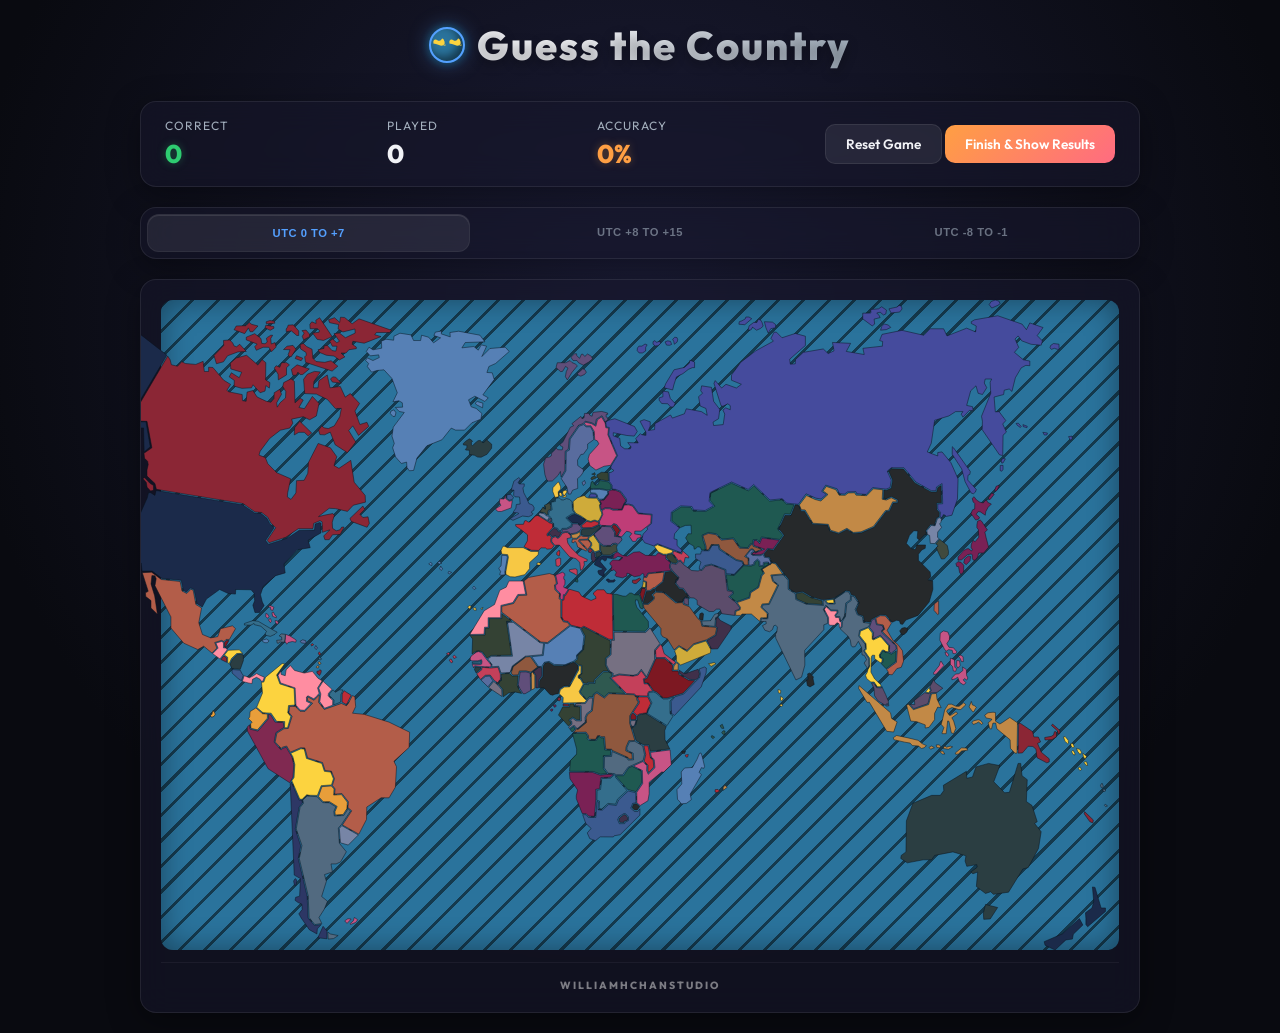
==== guess-the-country/index.html @ 4d4b54e7 "Add files via upload" ====
<!DOCTYPE html>
<html lang="en">
<head>
    <meta charset="UTF-8">
    <meta name="viewport" content="width=device-width, initial-scale=1.0">
    <title>Guess the Country</title>
    <link rel="stylesheet" href="style.css">
    <link rel="manifest" href="manifest.json">
    <meta name="theme-color" content="#09131d">
    <meta name="apple-mobile-web-app-capable" content="yes">
    <meta name="apple-mobile-web-app-status-bar-style" content="black-translucent">
    <link rel="apple-touch-icon" href="icon.jpg">
    <!-- Google Fonts for premium typography -->
    <link rel="preconnect" href="https://fonts.googleapis.com">
    <link rel="preconnect" href="https://fonts.gstatic.com" crossorigin>
    <link href="https://fonts.googleapis.com/css2?family=Outfit:wght@300;400;600;800&display=swap" rel="stylesheet">
</head>
<body>
    <div class="app-container">
        <!-- Header Section -->
        <header>
            <div class="logo-area">
                <span class="logo-icon"></span>
                <h1>Guess the Country</h1>
            </div>
        </header>

        <!-- Stats Bar -->
        <section class="stats-bar glass-panel">
            <div class="stat-box">
                <span class="stat-label">Correct</span>
                <span class="stat-value text-success" id="stats-correct">0</span>
            </div>
            <div class="stat-box">
                <span class="stat-label">Played</span>
                <span class="stat-value" id="stats-played">0</span>
            </div>
            <div class="stat-box">
                <span class="stat-label">Accuracy</span>
                <span class="stat-value text-accent" id="stats-accuracy">0%</span>
            </div>
            <div class="action-box">
                <button id="btn-reset-main" class="btn btn-secondary">Reset Game</button>
                <button id="btn-finish" class="btn btn-primary btn-glow">Finish & Show Results</button>
            </div>
        </section>

        <!-- Slice Tabs Selector -->
        <nav class="tabs-navigation glass-panel">
            <button class="tab-button active" data-slice="1">
                <span class="tab-time">UTC 0 to +7</span>
            </button>
            <button class="tab-button" data-slice="2">
                <span class="tab-time">UTC +8 to +15</span>
            </button>
            <button class="tab-button" data-slice="3">
                <span class="tab-time">UTC -8 to -1</span>
            </button>
        </nav>

        <!-- Main Map Screen -->
        <main class="map-container glass-panel">
            <!-- Loading Indicator -->
            <div id="map-loader" class="loader-container">
                <div class="spinner"></div>
                <p>Aligning satellite telemetry...</p>
            </div>

            <!-- Slice 1 Map Viewport -->
            <div id="map-slice-1" class="map-viewport active" style="display: none;"></div>

            <!-- Slice 2 Map Viewport -->
            <div id="map-slice-2" class="map-viewport" style="display: none;"></div>

            <!-- Slice 3 Map Viewport -->
            <div id="map-slice-3" class="map-viewport" style="display: none;"></div>

            <!-- Watermark Underneath the Map Viewport -->
            <div class="watermark-footer">WILLIAMHCHANSTUDIO</div>
        </main>
    </div>

    <!-- Quiz Overlay Modal -->
    <div id="quiz-modal" class="modal-overlay" style="display: none;">
        <div class="modal-card glass-panel">
            <div class="modal-header">
                <h3>Guess the Country</h3>
            </div>
            
            <div class="modal-body">
                <p class="instruction">Identify the highlighted territory on the map:</p>
                <div class="choices-list" id="choices-container">
                    <!-- Buttons injected via JS -->
                </div>
                <div id="quiz-feedback" class="quiz-feedback"></div>
            </div>

            <div class="modal-footer" id="modal-footer" style="display: none;">
                <button id="btn-modal-close" class="btn btn-secondary">Close Window</button>
            </div>
        </div>
    </div>

    <!-- End Results Screen Overlay -->
    <div id="end-screen" class="end-screen-overlay" style="display: none;">
        <div class="end-card glass-panel">
            <h2>Guess the Country Completed</h2>
            <p class="subtitle">Your Global Navigation Report</p>

            <div class="score-visualization">
                <div class="radial-progress">
                    <svg viewBox="0 0 100 100">
                        <circle class="bg" cx="50" cy="50" r="45"></circle>
                        <circle id="radial-progress-bar" class="bar" cx="50" cy="50" r="45" stroke-dasharray="282.7" stroke-dashoffset="282.7"></circle>
                    </svg>
                    <div class="radial-label">
                        <span id="radial-pct" class="pct">0%</span>
                        <span class="fraction" id="radial-fraction">0 / 0</span>
                    </div>
                </div>
            </div>

            <div class="summary-details">
                <div class="summary-box">
                    <span class="label">Correct Countries</span>
                    <span class="value text-success" id="end-correct">0</span>
                </div>
                <div class="summary-box">
                    <span class="label">Total Played</span>
                    <span class="value" id="end-played">0</span>
                </div>
                <div class="summary-box">
                    <span class="label">Rank</span>
                    <span class="value text-accent" id="end-rank">Novice Navigator</span>
                </div>
            </div>

            <h3>Chronicle of Conquests</h3>
            <div class="played-list-container">
                <ul class="played-list" id="end-played-list">
                    <!-- Injected via JS -->
                </ul>
            </div>

            <div class="end-actions">
                <button id="btn-resume-explore" class="btn btn-secondary">Review Maps</button>
                <button id="btn-restart-game" class="btn btn-primary btn-glow">Reset & Restart Game</button>
            </div>
        </div>
    </div>

    <!-- Load Local SVG data & Main Game Logic -->
    <script src="svg-data.js"></script>
    <script src="app.js"></script>
</body>
</html>
---- guess-the-country/style.css ----
/* ==========================================================================
   CHRONO-QUEST DESIGN SYSTEM (style.css)
   ========================================================================== */

:root {
    /* Color Palette */
    --bg-dark: #090a10;
    --bg-deep: #121324;
    --bg-panel: rgba(22, 23, 42, 0.6);
    --border-color: rgba(255, 255, 255, 0.08);
    --text-primary: #f1f2f6;
    --text-muted: #a4b0be;
    
    /* Neon Accents */
    --accent: #ff9f43;
    --accent-glow: rgba(255, 159, 67, 0.35);
    --success: #2ecc71;
    --success-glow: rgba(46, 204, 113, 0.35);
    --danger: #ff4757;
    --danger-glow: rgba(255, 71, 87, 0.35);
    --primary: #54a0ff;
    --primary-glow: rgba(84, 160, 255, 0.35);
    
    /* Map Colors */
    --map-sea: #2a739c; /* Steel blue matching the reference map */
    --map-stroke: #09131d; /* Dark matching the reference map */
    --map-hover-stroke: #ffffff;
    
    /* Font */
    --font-stack: 'Outfit', sans-serif;
    
    /* Transitions */
    --transition-speed: 0.25s;
    --ease-smooth: cubic-bezier(0.4, 0, 0.2, 1);
}

/* Reset & Basics */
* {
    margin: 0;
    padding: 0;
    box-sizing: border-box;
}

body {
    background: radial-gradient(circle at 50% 30%, #1c1d38 0%, var(--bg-dark) 70%);
    color: var(--text-primary);
    font-family: var(--font-stack);
    min-height: 100vh;
    display: flex;
    justify-content: center;
    align-items: center;
    overflow-x: hidden;
    padding: 20px;
}

/* Scrollbar styling */
::-webkit-scrollbar {
    width: 6px;
    height: 6px;
}

::-webkit-scrollbar-track {
    background: rgba(255, 255, 255, 0.02);
}

::-webkit-scrollbar-thumb {
    background: rgba(255, 255, 255, 0.15);
    border-radius: 4px;
}

::-webkit-scrollbar-thumb:hover {
    background: rgba(255, 255, 255, 0.3);
}

/* Layout Container */
.app-container {
    width: 100%;
    max-width: 1000px;
    display: flex;
    flex-direction: column;
    gap: 20px;
    animation: fadeIn 0.8s var(--ease-smooth);
}

/* Glassmorphism Panel Template */
.glass-panel {
    background: var(--bg-panel);
    backdrop-filter: blur(16px);
    -webkit-backdrop-filter: blur(16px);
    border: 1px solid var(--border-color);
    border-radius: 16px;
    box-shadow: 0 8px 32px 0 rgba(0, 0, 0, 0.37);
}

/* Header */
header {
    text-align: center;
    margin-bottom: 5px;
}

.logo-area {
    display: flex;
    align-items: center;
    justify-content: center;
    gap: 12px;
    margin-bottom: 6px;
}

.logo-icon {
    width: 36px;
    height: 36px;
    position: relative;
    border-radius: 50%;
    background: #2a739c; /* Ocean color */
    border: 2px solid var(--primary);
    overflow: hidden;
    box-shadow: inset -4px -4px 8px rgba(0,0,0,0.5), 0 0 10px rgba(0,210,255,0.3);
    display: inline-block;
    filter: drop-shadow(0 0 10px var(--primary-glow));
    vertical-align: middle;
}

.logo-icon::before {
    content: "";
    position: absolute;
    top: 0;
    left: 0;
    width: 200%;
    height: 100%;
    /* Simplified continent shapes repeated horizontally */
    background-image: url('data:image/svg+xml;utf8,<svg xmlns="http://www.w3.org/2000/svg" viewBox="0 0 200 100" fill="%23fcd33f"><path d="M 15 25 q 10 -15 25 -5 t 25 -5 t 20 15 v 15 q -15 15 -35 5 t -35 -10 Z M 115 25 q 10 -15 25 -5 t 25 -5 t 20 15 v 15 q -15 15 -35 5 t -35 -10 Z M 60 50 q 8 -5 15 0 t 15 -5 v 10 Z M 160 50 q 8 -5 15 0 t 15 -5 v 10 Z"/></svg>');
    background-size: 50% 100%;
    background-repeat: repeat-x;
    animation: spinGlobe 8s linear infinite;
}

@keyframes spinGlobe {
    0% { transform: translateX(0); }
    100% { transform: translateX(-50%); }
}

header h1 {
    font-size: 2.5rem;
    font-weight: 800;
    letter-spacing: 2px;
    background: linear-gradient(135deg, var(--text-primary) 30%, #a4b0be 90%);
    -webkit-background-clip: text;
    -webkit-text-fill-color: transparent;
    text-shadow: 0 4px 12px rgba(0,0,0,0.3);
}

.badge {
    background: linear-gradient(135deg, var(--accent) 0%, #ff6b81 100%);
    color: #ffffff;
    font-size: 0.75rem;
    font-weight: 600;
    text-transform: uppercase;
    padding: 4px 10px;
    border-radius: 20px;
    letter-spacing: 1px;
    box-shadow: 0 0 12px var(--accent-glow);
    transform: translateY(-2px);
}

header .subtitle {
    color: var(--text-muted);
    font-size: 0.95rem;
    font-weight: 300;
    letter-spacing: 1px;
}

/* Stats Bar */
.stats-bar {
    display: flex;
    justify-content: space-between;
    align-items: center;
    padding: 16px 24px;
    flex-wrap: wrap;
    gap: 15px;
}

.stat-box {
    display: flex;
    flex-direction: column;
    gap: 4px;
}

.stat-label {
    font-size: 0.75rem;
    text-transform: uppercase;
    letter-spacing: 1px;
    color: var(--text-muted);
}

.stat-value {
    font-size: 1.6rem;
    font-weight: 800;
    letter-spacing: 0.5px;
}

.text-success {
    color: var(--success);
    text-shadow: 0 0 8px var(--success-glow);
}

.text-accent {
    color: var(--accent);
    text-shadow: 0 0 8px var(--accent-glow);
}

/* Tab Navigation */
.tabs-navigation {
    display: grid;
    grid-template-columns: repeat(3, 1fr);
    padding: 6px;
    gap: 8px;
}

.tab-button {
    background: transparent;
    border: none;
    color: var(--text-muted);
    padding: 12px 8px;
    border-radius: 12px;
    cursor: pointer;
    display: flex;
    flex-direction: column;
    align-items: center;
    gap: 4px;
    transition: all var(--transition-speed) var(--ease-smooth);
}

.tab-button:hover {
    background: rgba(255, 255, 255, 0.03);
    color: var(--text-primary);
}

.tab-button.active {
    background: rgba(255, 255, 255, 0.08);
    color: var(--text-primary);
    box-shadow: inset 0 1px 0 0 rgba(255, 255, 255, 0.1);
    border: 1px solid rgba(255, 255, 255, 0.05);
}

.tab-time {
    font-size: 0.7rem;
    font-weight: 600;
    text-transform: uppercase;
    letter-spacing: 0.5px;
    opacity: 0.6;
}

.tab-button.active .tab-time {
    color: var(--primary);
    opacity: 1;
}

.tab-name {
    font-size: 0.85rem;
    font-weight: 600;
    text-align: center;
}

/* Map Main Container */
.map-container {
    position: relative;
    width: 100%;
    min-height: 520px; /* Increased from 480px */
    display: flex;
    flex-direction: column; /* Stack watermark underneath */
    justify-content: center;
    align-items: center;
    padding: 20px;
    overflow: hidden;
}

/* Watermark Footer (placed underneath the map viewport) */
.watermark-footer {
    text-align: center;
    font-size: 0.65rem;
    font-weight: 800;
    letter-spacing: 2px;
    color: rgba(255, 255, 255, 0.45); /* Subtle styling */
    padding-top: 16px;
    margin-top: 12px;
    border-top: 1px solid rgba(255, 255, 255, 0.05);
    width: 100%;
    user-select: none;
    pointer-events: none;
    font-family: 'Outfit', sans-serif;
}

/* Loading Spinner */
.loader-container {
    position: absolute;
    display: flex;
    flex-direction: column;
    align-items: center;
    gap: 15px;
    color: var(--text-muted);
    z-index: 10;
}

.spinner {
    width: 40px;
    height: 40px;
    border: 3px solid rgba(255, 255, 255, 0.05);
    border-top: 3px solid var(--primary);
    border-radius: 50%;
    animation: spin 1s linear infinite;
}

/* Map Viewport Slices */
.map-viewport {
    width: 100%;
    height: 100%;
    min-height: 420px;
    display: none;
    justify-content: center;
    align-items: center;
    animation: scaleIn 0.5s var(--ease-smooth);
}

.map-viewport.active {
    display: flex;
}

/* SVG Rendering Customization */
.map-viewport svg {
    width: 100%;
    height: auto;
    max-height: 650px; /* Increased to enlarge the map view */
    overflow: visible;
    background: repeating-linear-gradient(
        -45deg,
        #2a739c,
        #2a739c 15px,
        #153a4e 15px,
        #153a4e 18px
    ); /* Striped Ocean background (50% darker blue stripes) */
    border-radius: 12px;
    box-shadow: inset 0 0 30px rgba(0, 0, 0, 0.4); /* Inner shadow for depth */
}

.map-viewport svg path,
.map-viewport svg g path {
    stroke: var(--map-stroke);
    stroke-width: 0.35px; /* Reduced by 50% */
    stroke-linejoin: round;
    transition: fill 0.3s var(--ease-smooth), 
                stroke 0.2s var(--ease-smooth), 
                stroke-width 0.2s var(--ease-smooth),
                filter 0.2s var(--ease-smooth);
}

/* Country Hover and Click interactive state */
.map-viewport svg path:hover,
.map-viewport svg g:hover path {
    stroke: var(--map-hover-stroke) !important;
    stroke-width: 0.75px !important; /* Reduced by 50% */
    filter: drop-shadow(0 0 6px var(--primary-glow));
    cursor: pointer;
    opacity: 0.9;
}

/* Game States applied to SVG */
.map-viewport svg .correct,
.map-viewport svg g.correct path,
.map-viewport svg .failed,
.map-viewport svg g.failed path {
    fill: #ffffff !important; /* Both Correct and Failed turn White */
    stroke: #09131d !important; /* Dark matching the reference */
    filter: drop-shadow(0 0 4px rgba(255, 255, 255, 0.25));
    pointer-events: none !important; /* Disable clicking again in the same round */
    cursor: default !important;
}

/* Red Cross Overlay for incorrect guesses */
.map-viewport svg g.map-country-cross {
    pointer-events: none !important;
}

.map-viewport svg g.map-country-cross line {
    stroke: #ff4757 !important;
    stroke-linecap: round;
    pointer-events: none !important;
    filter: drop-shadow(0 0 2px rgba(255, 71, 87, 0.4));
    animation: fadeIn 0.4s var(--ease-smooth);
}

.map-viewport svg .active-pulse,
.map-viewport svg g.active-pulse path {
    stroke: var(--accent) !important;
    stroke-width: 1.1px !important; /* Reduced by 50% */
    animation: countryPulse 1.5s infinite alternate var(--ease-smooth);
}

/* Dynamic Map Labels */
.map-viewport svg text.map-country-label {
    fill: #09131d; /* Dark text matching the borders */
    font-weight: 800;
    pointer-events: none; /* Crucial: clicks must pass through text */
    user-select: none;
    text-shadow: 0 0 1.5px #ffffff, 0 0 1.5px #ffffff; /* Thick white glow for contrast */
    font-family: 'Outfit', sans-serif;
    animation: fadeIn 0.4s var(--ease-smooth);
}

/* Buttons */
.btn {
    font-family: var(--font-stack);
    font-weight: 600;
    font-size: 0.85rem;
    padding: 10px 20px;
    border-radius: 10px;
    border: none;
    cursor: pointer;
    transition: all var(--transition-speed) var(--ease-smooth);
    display: inline-flex;
    align-items: center;
    gap: 8px;
}

.btn-primary {
    background: linear-gradient(135deg, var(--accent) 0%, #ff6b81 100%);
    color: #ffffff;
}

.btn-primary:hover {
    transform: translateY(-2px);
    box-shadow: 0 4px 15px var(--accent-glow);
}

.btn-secondary {
    background: rgba(255, 255, 255, 0.08);
    color: var(--text-primary);
    border: 1px solid var(--border-color);
}

.btn-secondary:hover {
    background: rgba(255, 255, 255, 0.15);
}

.btn-glow {
    position: relative;
    overflow: hidden;
}

.btn-glow::after {
    content: '';
    position: absolute;
    top: -50%;
    left: -50%;
    width: 200%;
    height: 200%;
    background: linear-gradient(45deg, transparent, rgba(255, 255, 255, 0.1), transparent);
    transform: rotate(45deg);
    transition: all 0.5s;
    opacity: 0;
}

.btn-glow:hover::after {
    left: 120%;
    opacity: 1;
}

/* Modals Overlay */
.modal-overlay,
.end-screen-overlay {
    position: fixed;
    top: 0;
    left: 0;
    width: 100vw;
    height: 100vh;
    background: rgba(4, 5, 10, 0.8);
    backdrop-filter: blur(8px);
    -webkit-backdrop-filter: blur(8px);
    display: flex;
    justify-content: center;
    align-items: center;
    z-index: 100;
    padding: 20px;
    animation: fadeIn 0.3s var(--ease-smooth);
}

.modal-card {
    width: 100%;
    max-width: 480px;
    padding: 24px;
    display: flex;
    flex-direction: column;
    gap: 16px;
    animation: slideUp 0.4s cubic-bezier(0.18, 0.89, 0.32, 1.28);
}

.modal-header {
    display: flex;
    justify-content: space-between;
    align-items: center;
    border-bottom: 1px solid var(--border-color);
    padding-bottom: 12px;
}

.modal-header h3 {
    font-size: 1.3rem;
    font-weight: 700;
    color: var(--text-primary);
}

.close-info {
    font-size: 1.5rem;
    cursor: pointer;
    color: var(--text-muted);
    transition: color var(--transition-speed);
}

.close-info:hover {
    color: var(--text-primary);
}

.chances-container {
    display: flex;
    align-items: center;
    gap: 6px;
}

.chances-label {
    font-size: 0.75rem;
    text-transform: uppercase;
    color: var(--text-muted);
}

.chances-icons {
    font-size: 1rem;
    letter-spacing: 2px;
    filter: drop-shadow(0 0 4px var(--danger-glow));
    animation: heartbeat 1s infinite alternate;
}

.modal-body .instruction {
    font-size: 0.9rem;
    color: var(--text-muted);
    margin-bottom: 12px;
}

/* Choices Buttons */
.choices-list {
    display: flex;
    flex-direction: column;
    gap: 8px;
}

.choice-btn {
    background: rgba(255, 255, 255, 0.03);
    border: 1px solid var(--border-color);
    color: var(--text-primary);
    padding: 12px 16px;
    border-radius: 10px;
    font-family: var(--font-stack);
    font-size: 0.95rem;
    font-weight: 500;
    text-align: left;
    cursor: pointer;
    transition: all 0.2s var(--ease-smooth);
    display: flex;
    justify-content: space-between;
    align-items: center;
}

.choice-btn:hover {
    background: rgba(255, 255, 255, 0.08);
    transform: translateX(4px);
    border-color: rgba(255, 255, 255, 0.2);
}

.choice-btn:active {
    transform: translateX(2px);
}

/* Choice States */
.choice-btn.correct-choice {
    background: rgba(46, 204, 113, 0.15) !important;
    border-color: var(--success) !important;
    color: var(--success) !important;
    box-shadow: 0 0 10px rgba(46, 204, 113, 0.1);
}

.choice-btn.wrong-choice {
    background: rgba(255, 71, 87, 0.15) !important;
    border-color: var(--danger) !important;
    color: var(--danger) !important;
    box-shadow: 0 0 10px rgba(255, 71, 87, 0.1);
    opacity: 0.6;
    cursor: not-allowed;
    transform: none !important;
}

/* Shake Animation for incorrect choices */
.shake {
    animation: shake 0.4s ease;
}

.quiz-feedback {
    min-height: 20px;
    font-size: 0.85rem;
    font-weight: 600;
    text-align: center;
    margin-top: 10px;
}

.modal-footer {
    display: flex;
    justify-content: flex-end;
    margin-top: 10px;
}

/* Info status indicator badge */
.info-status-badge {
    display: inline-block;
    padding: 4px 12px;
    border-radius: 20px;
    font-size: 0.75rem;
    font-weight: 600;
    text-transform: uppercase;
    margin-bottom: 12px;
}

.info-status-badge.correct {
    background: rgba(46, 204, 113, 0.2);
    color: var(--success);
    border: 1px solid var(--success);
}

.info-status-badge.failed {
    background: rgba(255, 71, 87, 0.2);
    color: var(--danger);
    border: 1px solid var(--danger);
}

/* End Screen */
.end-card {
    width: 100%;
    max-width: 540px;
    padding: 32px;
    display: flex;
    flex-direction: column;
    gap: 20px;
    text-align: center;
    animation: scaleIn 0.5s var(--ease-smooth);
}

.end-card h2 {
    font-size: 1.8rem;
    font-weight: 800;
    background: linear-gradient(135deg, #ffffff 30%, #a4b0be 90%);
    -webkit-background-clip: text;
    -webkit-text-fill-color: transparent;
}

.score-visualization {
    display: flex;
    justify-content: center;
    margin: 10px 0;
}

/* Radial Progress Ring */
.radial-progress {
    position: relative;
    width: 130px;
    height: 130px;
}

.radial-progress svg {
    transform: rotate(-90deg);
    width: 100%;
    height: 100%;
}

.radial-progress circle {
    fill: transparent;
    stroke-width: 6;
}

.radial-progress circle.bg {
    stroke: rgba(255, 255, 255, 0.04);
}

.radial-progress circle.bar {
    stroke: var(--accent);
    stroke-linecap: round;
    transition: stroke-dashoffset 1s ease-in-out;
    filter: drop-shadow(0 0 6px var(--accent-glow));
}

.radial-label {
    position: absolute;
    top: 50%;
    left: 50%;
    transform: translate(-50%, -50%);
    display: flex;
    flex-direction: column;
    align-items: center;
    line-height: 1.1;
}

.radial-label .pct {
    font-size: 1.7rem;
    font-weight: 800;
    color: var(--text-primary);
}

.radial-label .fraction {
    font-size: 0.75rem;
    color: var(--text-muted);
}

.summary-details {
    display: grid;
    grid-template-columns: repeat(3, 1fr);
    gap: 10px;
    border-top: 1px solid var(--border-color);
    border-bottom: 1px solid var(--border-color);
    padding: 16px 0;
}

.summary-box {
    display: flex;
    flex-direction: column;
    gap: 4px;
}

.summary-box .label {
    font-size: 0.7rem;
    text-transform: uppercase;
    color: var(--text-muted);
}

.summary-box .value {
    font-size: 1.2rem;
    font-weight: 700;
}

/* Played List Summary */
.played-list-container {
    max-height: 150px;
    overflow-y: auto;
    padding-right: 5px;
    border: 1px solid var(--border-color);
    border-radius: 8px;
    background: rgba(0, 0, 0, 0.1);
}

.played-list {
    list-style: none;
    text-align: left;
}

.played-item {
    display: flex;
    justify-content: space-between;
    align-items: center;
    padding: 8px 12px;
    border-bottom: 1px solid rgba(255, 255, 255, 0.03);
    font-size: 0.85rem;
}

.played-item:last-child {
    border-bottom: none;
}

.played-country-name {
    display: flex;
    align-items: center;
    gap: 8px;
}

.played-badge {
    padding: 2px 8px;
    border-radius: 12px;
    font-size: 0.65rem;
    font-weight: 700;
    text-transform: uppercase;
}

.played-badge.correct {
    background: rgba(46, 204, 113, 0.15);
    color: var(--success);
}

.played-badge.failed {
    background: rgba(255, 71, 87, 0.15);
    color: var(--danger);
}

.end-actions {
    display: flex;
    justify-content: center;
    gap: 15px;
    margin-top: 10px;
}

/* Keyframe Animations */
@keyframes spin {
    to { transform: rotate(360deg); }
}

@keyframes fadeIn {
    from { opacity: 0; }
    to { opacity: 1; }
}

@keyframes scaleIn {
    from { transform: scale(0.95); opacity: 0; }
    to { transform: scale(1); opacity: 1; }
}

@keyframes slideUp {
    from { transform: translateY(20px); opacity: 0; }
    to { transform: translateY(0); opacity: 1; }
}

@keyframes countryPulse {
    from { filter: drop-shadow(0 0 2px var(--accent-glow)); }
    to { filter: drop-shadow(0 0 10px var(--accent-glow)); }
}

@keyframes heartbeat {
    from { transform: scale(1); }
    to { transform: scale(1.1); }
}

@keyframes shake {
    0%, 100% { transform: translateX(0); }
    20%, 60% { transform: translateX(-6px); }
    40%, 80% { transform: translateX(6px); }
}

/* Responsiveness adjustments */
@media (max-width: 600px) {
    .app-container {
        padding: 8px;
        gap: 12px;
    }
    
    header {
        margin-bottom: 4px;
    }
    
    header h1 {
        font-size: 1.6rem;
    }
    
    .logo-icon {
        width: 28px;
        height: 28px;
    }
    
    .stats-bar {
        padding: 8px 12px;
        gap: 10px;
    }
    
    .stat-value {
        font-size: 1.1rem;
    }
    
    .tabs-navigation {
        padding: 4px;
        gap: 4px;
    }
    
    .tab-button {
        padding: 8px 4px;
    }
    
    .tab-time {
        font-size: 0.7rem;
    }
    
    .map-container {
        padding: 8px;
        min-height: 380px;
    }
    
    .map-viewport svg {
        max-height: 520px; /* Maximize vertical height on mobile screens */
    }
    
    .watermark-footer {
        font-size: 0.55rem;
        padding-top: 10px;
        margin-top: 6px;
    }
}
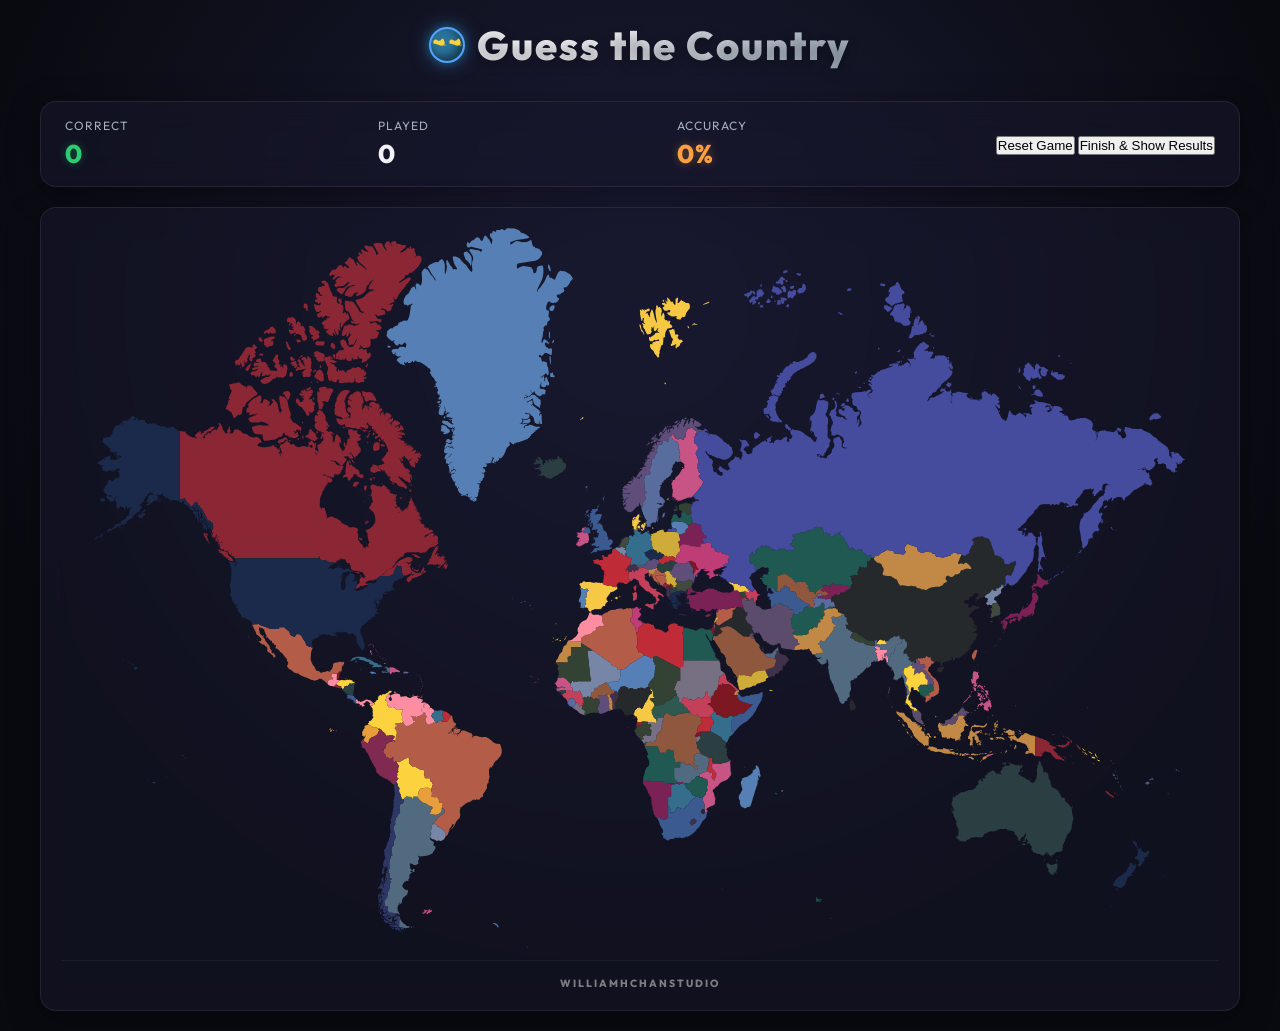
==== commit 9fa6340c: "feat: upgrade to single high-resolution vector world map and fix hover flashing" ====
--- a/guess-the-country/index.html
+++ b/guess-the-country/index.html
@@ -4,12 +4,33 @@
     <meta charset="UTF-8">
     <meta name="viewport" content="width=device-width, initial-scale=1.0">
     <title>Guess the Country</title>
+
+    <!-- Open Graph / Facebook / Meta Debugger -->
+    <meta property="og:type" content="website" />
+    <meta property="og:url" content="https://guess-thecountry.netlify.app/" />
+    <meta property="og:title" content="Guess the Country - Country Trivia Game" />
+    <meta property="og:description" content="Test your geography skills with Guess the Country, a premium timezone-based global guessing game!" />
+    <meta property="og:image" content="https://guess-thecountry.netlify.app/og-image.jpg" />
+    <meta property="og:image:width" content="1024" />
+    <meta property="og:image:height" content="1024" />
+    <meta property="og:image:type" content="image/jpeg" />
+
+    <!-- Twitter -->
+    <meta name="twitter:card" content="summary_large_image" />
+    <meta name="twitter:title" content="Guess the Country - Country Trivia Game" />
+    <meta name="twitter:description" content="Test your geography skills with Guess the Country, a premium timezone-based global guessing game!" />
+    <meta name="twitter:image" content="https://guess-thecountry.netlify.app/og-image.jpg" />
+
     <link rel="stylesheet" href="style.css">
     <link rel="manifest" href="manifest.json">
     <meta name="theme-color" content="#09131d">
     <meta name="apple-mobile-web-app-capable" content="yes">
     <meta name="apple-mobile-web-app-status-bar-style" content="black-translucent">
-    <link rel="apple-touch-icon" href="icon.jpg">
+
+    <!-- Touch Icons for iPhone/iPad & Android Home Screen -->
+    <link rel="apple-touch-icon" sizes="180x180" href="phone-icon.png">
+    <link rel="icon" type="image/png" sizes="180x180" href="phone-icon.png">
+
     <!-- Google Fonts for premium typography -->
     <link rel="preconnect" href="https://fonts.googleapis.com">
     <link rel="preconnect" href="https://fonts.gstatic.com" crossorigin>
@@ -45,19 +66,6 @@
             </div>
         </section>
 
-        <!-- Slice Tabs Selector -->
-        <nav class="tabs-navigation glass-panel">
-            <button class="tab-button active" data-slice="1">
-                <span class="tab-time">UTC 0 to +7</span>
-            </button>
-            <button class="tab-button" data-slice="2">
-                <span class="tab-time">UTC +8 to +15</span>
-            </button>
-            <button class="tab-button" data-slice="3">
-                <span class="tab-time">UTC -8 to -1</span>
-            </button>
-        </nav>
-
         <!-- Main Map Screen -->
         <main class="map-container glass-panel">
             <!-- Loading Indicator -->
@@ -66,17 +74,12 @@
                 <p>Aligning satellite telemetry...</p>
             </div>
 
-            <!-- Slice 1 Map Viewport -->
-            <div id="map-slice-1" class="map-viewport active" style="display: none;"></div>
-
-            <!-- Slice 2 Map Viewport -->
-            <div id="map-slice-2" class="map-viewport" style="display: none;"></div>
-
-            <!-- Slice 3 Map Viewport -->
-            <div id="map-slice-3" class="map-viewport" style="display: none;"></div>
+            <!-- Single World Map Viewport -->
+            <div id="map-viewport" class="map-viewport"></div>
 
             <!-- Watermark Underneath the Map Viewport -->
             <div class="watermark-footer">WILLIAMHCHANSTUDIO</div>
+        </main>
         </main>
     </div>
 
--- a/guess-the-country/style.css
+++ b/guess-the-country/style.css
@@ -75,7 +75,7 @@
 /* Layout Container */
 .app-container {
     width: 100%;
-    max-width: 1000px;
+    max-width: 1200px;
     display: flex;
     flex-direction: column;
     gap: 20px;
@@ -208,66 +208,13 @@
     text-shadow: 0 0 8px var(--accent-glow);
 }
 
-/* Tab Navigation */
-.tabs-navigation {
-    display: grid;
-    grid-template-columns: repeat(3, 1fr);
-    padding: 6px;
-    gap: 8px;
-}
-
-.tab-button {
-    background: transparent;
-    border: none;
-    color: var(--text-muted);
-    padding: 12px 8px;
-    border-radius: 12px;
-    cursor: pointer;
-    display: flex;
-    flex-direction: column;
-    align-items: center;
-    gap: 4px;
-    transition: all var(--transition-speed) var(--ease-smooth);
-}
-
-.tab-button:hover {
-    background: rgba(255, 255, 255, 0.03);
-    color: var(--text-primary);
-}
-
-.tab-button.active {
-    background: rgba(255, 255, 255, 0.08);
-    color: var(--text-primary);
-    box-shadow: inset 0 1px 0 0 rgba(255, 255, 255, 0.1);
-    border: 1px solid rgba(255, 255, 255, 0.05);
-}
-
-.tab-time {
-    font-size: 0.7rem;
-    font-weight: 600;
-    text-transform: uppercase;
-    letter-spacing: 0.5px;
-    opacity: 0.6;
-}
-
-.tab-button.active .tab-time {
-    color: var(--primary);
-    opacity: 1;
-}
-
-.tab-name {
-    font-size: 0.85rem;
-    font-weight: 600;
-    text-align: center;
-}
-
 /* Map Main Container */
 .map-container {
     position: relative;
     width: 100%;
-    min-height: 520px; /* Increased from 480px */
-    display: flex;
-    flex-direction: column; /* Stack watermark underneath */
+    min-height: 520px;
+    display: flex;
+    flex-direction: column;
     justify-content: center;
     align-items: center;
     padding: 20px;
@@ -280,7 +227,7 @@
     font-size: 0.65rem;
     font-weight: 800;
     letter-spacing: 2px;
-    color: rgba(255, 255, 255, 0.45); /* Subtle styling */
+    color: rgba(255, 255, 255, 0.45);
     padding-top: 16px;
     margin-top: 12px;
     border-top: 1px solid rgba(255, 255, 255, 0.05);
@@ -310,26 +257,22 @@
     animation: spin 1s linear infinite;
 }
 
-/* Map Viewport Slices */
+/* Map Viewport */
 .map-viewport {
     width: 100%;
     height: 100%;
-    min-height: 420px;
-    display: none;
+    min-height: 480px;
+    display: flex;
     justify-content: center;
     align-items: center;
     animation: scaleIn 0.5s var(--ease-smooth);
-}
-
-.map-viewport.active {
-    display: flex;
 }
 
 /* SVG Rendering Customization */
 .map-viewport svg {
     width: 100%;
     height: auto;
-    max-height: 650px; /* Increased to enlarge the map view */
+    max-height: 720px;
     overflow: visible;
     background: repeating-linear-gradient(
         -45deg,
@@ -337,30 +280,28 @@
         #2a739c 15px,
         #153a4e 15px,
         #153a4e 18px
-    ); /* Striped Ocean background (50% darker blue stripes) */
     border-radius: 12px;
-    box-shadow: inset 0 0 30px rgba(0, 0, 0, 0.4); /* Inner shadow for depth */
+    box-shadow: inset 0 0 30px rgba(0, 0, 0, 0.4);
 }
 
 .map-viewport svg path,
 .map-viewport svg g path {
     stroke: var(--map-stroke);
-    stroke-width: 0.35px; /* Reduced by 50% */
+    stroke-width: 0.4px;
     stroke-linejoin: round;
-    transition: fill 0.3s var(--ease-smooth), 
-                stroke 0.2s var(--ease-smooth), 
-                stroke-width 0.2s var(--ease-smooth),
-                filter 0.2s var(--ease-smooth);
-}
-
-/* Country Hover and Click interactive state */
+    paint-order: stroke fill;
+    transition: fill 0.2s var(--ease-smooth), 
+                stroke 0.15s var(--ease-smooth), 
+                filter 0.15s var(--ease-smooth);
+}
+
+/* Country Hover and Click interactive state - High performance, zero flashing */
 .map-viewport svg path:hover,
 .map-viewport svg g:hover path {
     stroke: var(--map-hover-stroke) !important;
-    stroke-width: 0.75px !important; /* Reduced by 50% */
-    filter: drop-shadow(0 0 6px var(--primary-glow));
+    stroke-width: 1px !important;
+    filter: brightness(1.2) !important;
     cursor: pointer;
-    opacity: 0.9;
 }
 
 /* Game States applied to SVG */
@@ -370,7 +311,8 @@
 .map-viewport svg g.failed path {
     fill: #ffffff !important; /* Both Correct and Failed turn White */
     stroke: #09131d !important; /* Dark matching the reference */
-    filter: drop-shadow(0 0 4px rgba(255, 255, 255, 0.25));
+    stroke-width: 0.5px !important;
+    filter: none !important;
     pointer-events: none !important; /* Disable clicking again in the same round */
     cursor: default !important;
 }
@@ -864,19 +806,6 @@
         font-size: 1.1rem;
     }
     
-    .tabs-navigation {
-        padding: 4px;
-        gap: 4px;
-    }
-    
-    .tab-button {
-        padding: 8px 4px;
-    }
-    
-    .tab-time {
-        font-size: 0.7rem;
-    }
-    
     .map-container {
         padding: 8px;
         min-height: 380px;
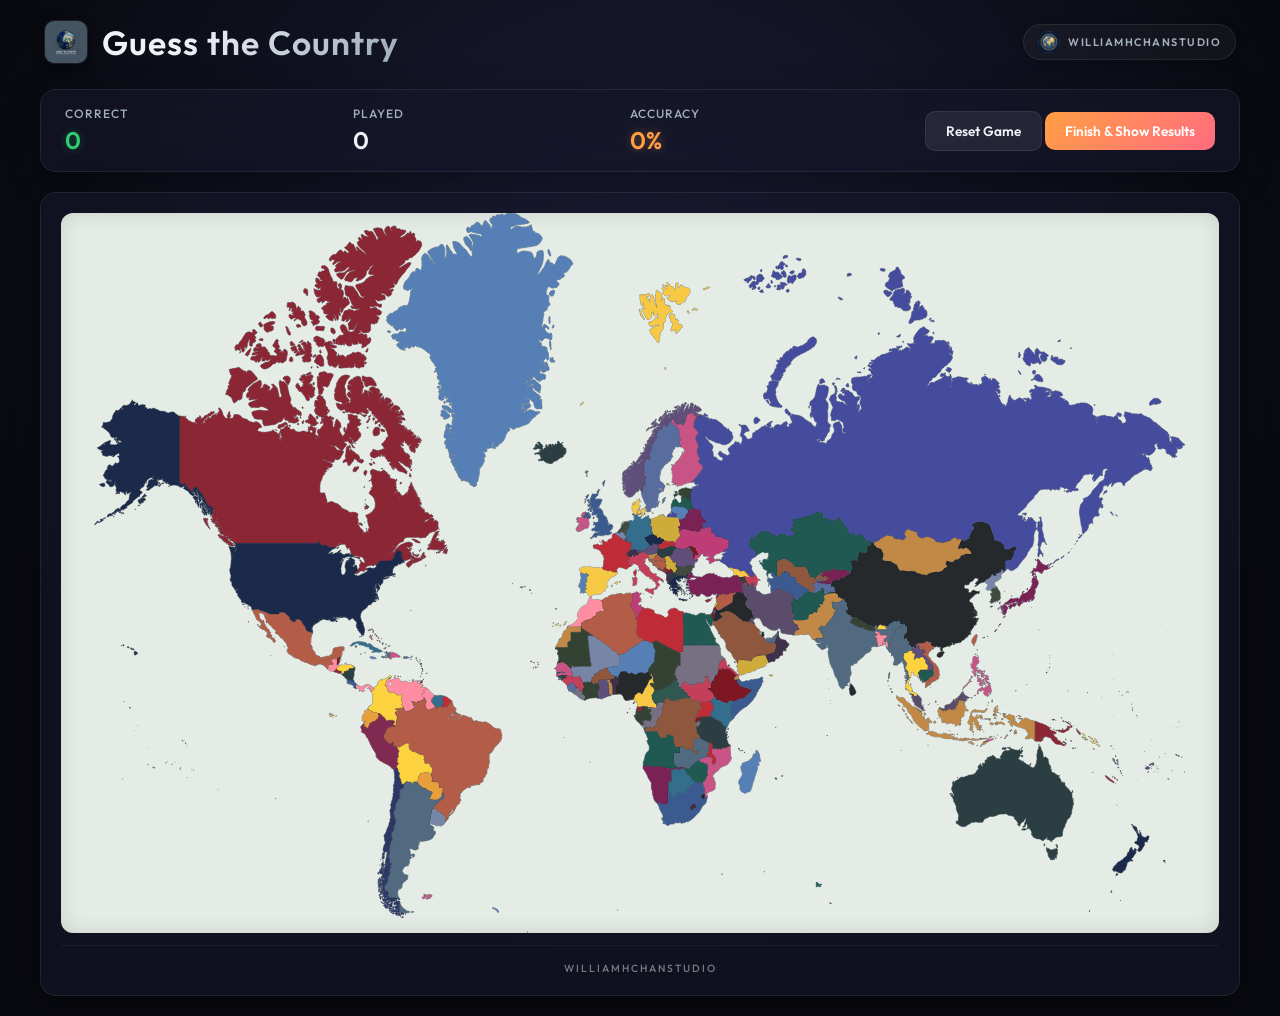
==== commit 24fef46c: "feat: add top-right branding, og-image logo, greenish off-white map bg, mainland centroid placement," ====
--- a/guess-the-country/index.html
+++ b/guess-the-country/index.html
@@ -39,10 +39,14 @@
 <body>
     <div class="app-container">
         <!-- Header Section -->
-        <header>
+        <header class="main-header">
             <div class="logo-area">
-                <span class="logo-icon"></span>
+                <img src="og-image.jpg" alt="Guess the Country" class="game-logo-img">
                 <h1>Guess the Country</h1>
+            </div>
+            <div class="branding-top-right">
+                <img src="icon.jpg" alt="William H. Chan Studio" class="branding-icon-img">
+                <span class="branding-text">WILLIAMHCHANSTUDIO</span>
             </div>
         </header>
 
--- a/guess-the-country/style.css
+++ b/guess-the-country/style.css
@@ -93,80 +93,64 @@
 }
 
 /* Header */
-header {
-    text-align: center;
+header.main-header {
+    display: flex;
+    justify-content: space-between;
+    align-items: center;
+    padding: 0 4px;
     margin-bottom: 5px;
+    flex-wrap: wrap;
+    gap: 12px;
 }
 
 .logo-area {
     display: flex;
     align-items: center;
-    justify-content: center;
-    gap: 12px;
-    margin-bottom: 6px;
-}
-
-.logo-icon {
-    width: 36px;
-    height: 36px;
-    position: relative;
-    border-radius: 50%;
-    background: #2a739c; /* Ocean color */
-    border: 2px solid var(--primary);
-    overflow: hidden;
-    box-shadow: inset -4px -4px 8px rgba(0,0,0,0.5), 0 0 10px rgba(0,210,255,0.3);
-    display: inline-block;
-    filter: drop-shadow(0 0 10px var(--primary-glow));
-    vertical-align: middle;
-}
-
-.logo-icon::before {
-    content: "";
-    position: absolute;
-    top: 0;
-    left: 0;
-    width: 200%;
-    height: 100%;
-    /* Simplified continent shapes repeated horizontally */
-    background-image: url('data:image/svg+xml;utf8,<svg xmlns="http://www.w3.org/2000/svg" viewBox="0 0 200 100" fill="%23fcd33f"><path d="M 15 25 q 10 -15 25 -5 t 25 -5 t 20 15 v 15 q -15 15 -35 5 t -35 -10 Z M 115 25 q 10 -15 25 -5 t 25 -5 t 20 15 v 15 q -15 15 -35 5 t -35 -10 Z M 60 50 q 8 -5 15 0 t 15 -5 v 10 Z M 160 50 q 8 -5 15 0 t 15 -5 v 10 Z"/></svg>');
-    background-size: 50% 100%;
-    background-repeat: repeat-x;
-    animation: spinGlobe 8s linear infinite;
-}
-
-@keyframes spinGlobe {
-    0% { transform: translateX(0); }
-    100% { transform: translateX(-50%); }
+    gap: 14px;
+}
+
+.game-logo-img {
+    width: 44px;
+    height: 44px;
+    border-radius: 10px;
+    object-fit: cover;
+    border: 1.5px solid var(--border-color);
+    box-shadow: 0 4px 12px rgba(0, 0, 0, 0.35);
 }
 
 header h1 {
-    font-size: 2.5rem;
-    font-weight: 800;
-    letter-spacing: 2px;
+    font-size: 2.1rem;
+    font-weight: 600;
+    letter-spacing: 1px;
     background: linear-gradient(135deg, var(--text-primary) 30%, #a4b0be 90%);
     -webkit-background-clip: text;
     -webkit-text-fill-color: transparent;
-    text-shadow: 0 4px 12px rgba(0,0,0,0.3);
-}
-
-.badge {
-    background: linear-gradient(135deg, var(--accent) 0%, #ff6b81 100%);
-    color: #ffffff;
-    font-size: 0.75rem;
-    font-weight: 600;
-    text-transform: uppercase;
-    padding: 4px 10px;
+}
+
+.branding-top-right {
+    display: flex;
+    align-items: center;
+    gap: 8px;
+    padding: 6px 14px;
+    background: rgba(255, 255, 255, 0.04);
+    border: 1px solid var(--border-color);
     border-radius: 20px;
-    letter-spacing: 1px;
-    box-shadow: 0 0 12px var(--accent-glow);
-    transform: translateY(-2px);
-}
-
-header .subtitle {
+    backdrop-filter: blur(8px);
+    box-shadow: 0 2px 8px rgba(0, 0, 0, 0.2);
+}
+
+.branding-icon-img {
+    width: 22px;
+    height: 22px;
+    border-radius: 50%;
+    object-fit: cover;
+}
+
+.branding-text {
+    font-size: 0.68rem;
+    font-weight: 600;
+    letter-spacing: 1.5px;
     color: var(--text-muted);
-    font-size: 0.95rem;
-    font-weight: 300;
-    letter-spacing: 1px;
 }
 
 /* Stats Bar */
@@ -187,14 +171,15 @@
 
 .stat-label {
     font-size: 0.75rem;
+    font-weight: 500;
     text-transform: uppercase;
     letter-spacing: 1px;
     color: var(--text-muted);
 }
 
 .stat-value {
-    font-size: 1.6rem;
-    font-weight: 800;
+    font-size: 1.5rem;
+    font-weight: 600;
     letter-spacing: 0.5px;
 }
 
@@ -225,7 +210,7 @@
 .watermark-footer {
     text-align: center;
     font-size: 0.65rem;
-    font-weight: 800;
+    font-weight: 500;
     letter-spacing: 2px;
     color: rgba(255, 255, 255, 0.45);
     padding-top: 16px;
@@ -274,20 +259,15 @@
     height: auto;
     max-height: 720px;
     overflow: visible;
-    background: repeating-linear-gradient(
-        -45deg,
-        #2a739c,
-        #2a739c 15px,
-        #153a4e 15px,
-        #153a4e 18px
+    background: #e5ece6; /* Greenish Off-White for clean, high-contrast ocean */
     border-radius: 12px;
-    box-shadow: inset 0 0 30px rgba(0, 0, 0, 0.4);
+    box-shadow: inset 0 0 20px rgba(0, 0, 0, 0.12);
 }
 
 .map-viewport svg path,
 .map-viewport svg g path {
-    stroke: var(--map-stroke);
-    stroke-width: 0.4px;
+    stroke: #16242f;
+    stroke-width: 0.45px;
     stroke-linejoin: round;
     paint-order: stroke fill;
     transition: fill 0.2s var(--ease-smooth), 
@@ -298,9 +278,9 @@
 /* Country Hover and Click interactive state - High performance, zero flashing */
 .map-viewport svg path:hover,
 .map-viewport svg g:hover path {
-    stroke: var(--map-hover-stroke) !important;
+    stroke: #ffffff !important;
     stroke-width: 1px !important;
-    filter: brightness(1.2) !important;
+    filter: brightness(1.18) !important;
     cursor: pointer;
 }
 
@@ -309,10 +289,10 @@
 .map-viewport svg g.correct path,
 .map-viewport svg .failed,
 .map-viewport svg g.failed path {
-    fill: #ffffff !important; /* Both Correct and Failed turn White */
-    stroke: #09131d !important; /* Dark matching the reference */
-    stroke-width: 0.5px !important;
-    filter: none !important;
+    fill: #ffffff !important; /* Answered countries turn pure White */
+    stroke: #16242f !important;
+    stroke-width: 0.6px !important;
+    filter: drop-shadow(0 1px 2px rgba(0, 0, 0, 0.15)) !important;
     pointer-events: none !important; /* Disable clicking again in the same round */
     cursor: default !important;
 }
@@ -333,19 +313,18 @@
 .map-viewport svg .active-pulse,
 .map-viewport svg g.active-pulse path {
     stroke: var(--accent) !important;
-    stroke-width: 1.1px !important; /* Reduced by 50% */
+    stroke-width: 1.1px !important;
     animation: countryPulse 1.5s infinite alternate var(--ease-smooth);
 }
 
 /* Dynamic Map Labels */
 .map-viewport svg text.map-country-label {
-    fill: #09131d; /* Dark text matching the borders */
-    font-weight: 800;
-    pointer-events: none; /* Crucial: clicks must pass through text */
+    fill: #09131d; /* Dark crisp text on white answered country */
+    font-weight: 600; /* Reduced from 800 */
+    pointer-events: none !important; /* Crucial: clicks must pass through text */
     user-select: none;
-    text-shadow: 0 0 1.5px #ffffff, 0 0 1.5px #ffffff; /* Thick white glow for contrast */
+    text-shadow: 0 0 2px #ffffff, 0 0 3px #ffffff; /* Clean white glow for contrast */
     font-family: 'Outfit', sans-serif;
-    animation: fadeIn 0.4s var(--ease-smooth);
 }
 
 /* Buttons */
@@ -445,7 +424,7 @@
 
 .modal-header h3 {
     font-size: 1.3rem;
-    font-weight: 700;
+    font-weight: 600;
     color: var(--text-primary);
 }
 
@@ -593,7 +572,7 @@
 
 .end-card h2 {
     font-size: 1.8rem;
-    font-weight: 800;
+    font-weight: 600;
     background: linear-gradient(135deg, #ffffff 30%, #a4b0be 90%);
     -webkit-background-clip: text;
     -webkit-text-fill-color: transparent;
@@ -647,7 +626,7 @@
 
 .radial-label .pct {
     font-size: 1.7rem;
-    font-weight: 800;
+    font-weight: 600;
     color: var(--text-primary);
 }
 
@@ -679,7 +658,7 @@
 
 .summary-box .value {
     font-size: 1.2rem;
-    font-weight: 700;
+    font-weight: 600;
 }
 
 /* Played List Summary */
@@ -720,7 +699,7 @@
     padding: 2px 8px;
     border-radius: 12px;
     font-size: 0.65rem;
-    font-weight: 700;
+    font-weight: 600;
     text-transform: uppercase;
 }
 
@@ -784,17 +763,32 @@
         gap: 12px;
     }
     
-    header {
+    header.main-header {
         margin-bottom: 4px;
+        gap: 8px;
+    }
+    
+    .game-logo-img {
+        width: 34px;
+        height: 34px;
     }
     
     header h1 {
-        font-size: 1.6rem;
-    }
-    
-    .logo-icon {
-        width: 28px;
-        height: 28px;
+        font-size: 1.4rem;
+    }
+    
+    .branding-top-right {
+        padding: 4px 10px;
+        gap: 6px;
+    }
+    
+    .branding-icon-img {
+        width: 18px;
+        height: 18px;
+    }
+    
+    .branding-text {
+        font-size: 0.58rem;
     }
     
     .stats-bar {
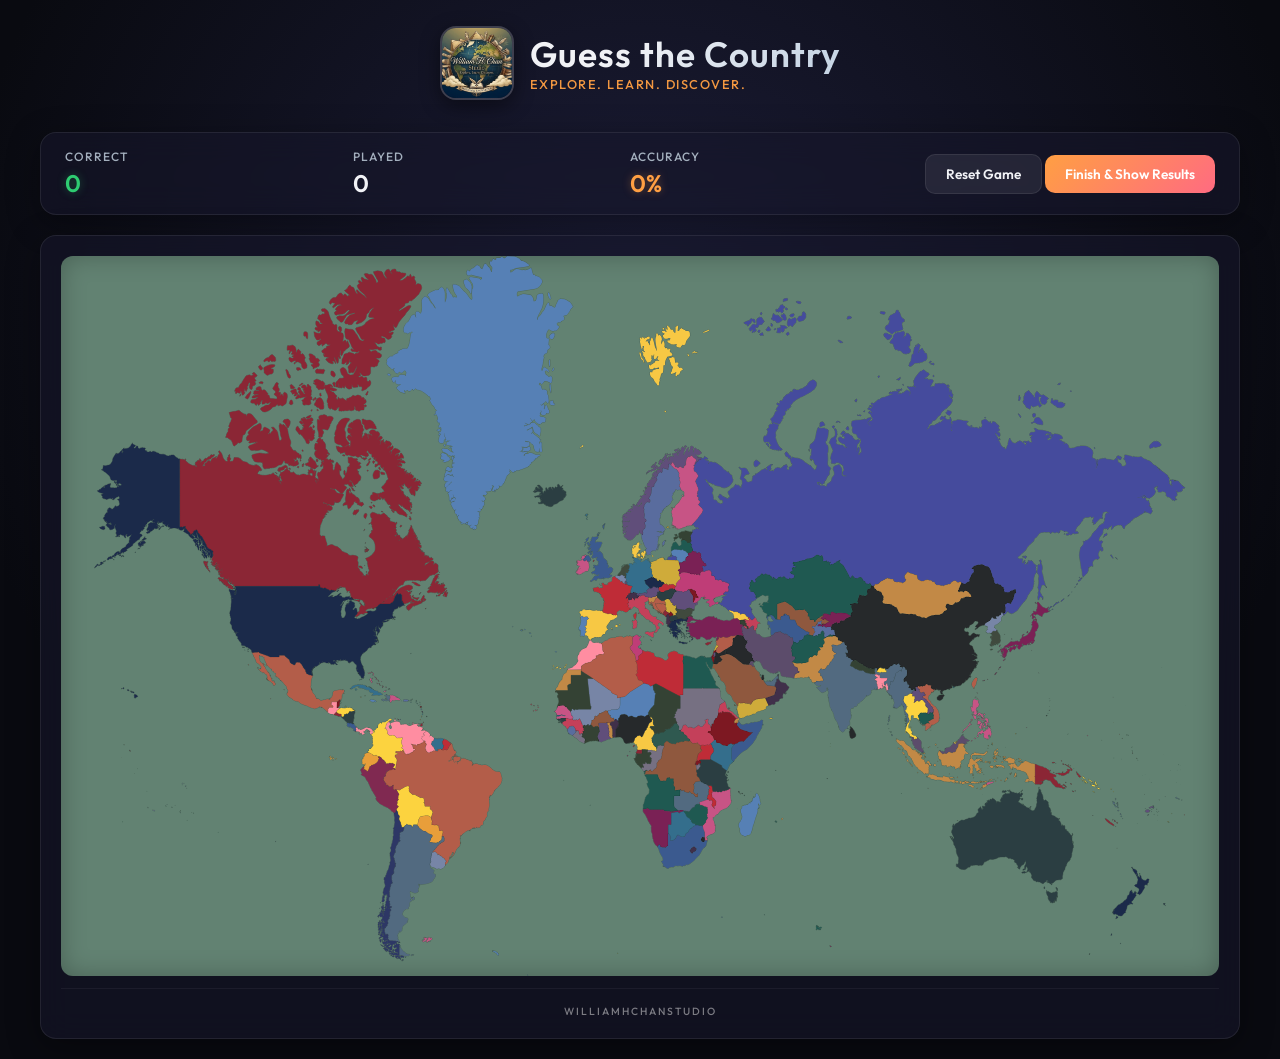
==== commit fadb8c5c: "feat: enlarge William H. Chan Studio emblem, darken map ocean 2x, and eliminate hover flashing" ====
--- a/guess-the-country/index.html
+++ b/guess-the-country/index.html
@@ -41,12 +41,11 @@
         <!-- Header Section -->
         <header class="main-header">
             <div class="logo-area">
-                <img src="og-image.jpg" alt="Guess the Country" class="game-logo-img">
-                <h1>Guess the Country</h1>
-            </div>
-            <div class="branding-top-right">
-                <img src="icon.jpg" alt="William H. Chan Studio" class="branding-icon-img">
-                <span class="branding-text">WILLIAMHCHANSTUDIO</span>
+                <img src="brand-logo.png" alt="William H. Chan Studio - Guess the Country" class="game-logo-img">
+                <div class="header-titles">
+                    <h1>Guess the Country</h1>
+                    <p class="header-tagline">Explore. Learn. Discover.</p>
+                </div>
             </div>
         </header>
 
--- a/guess-the-country/style.css
+++ b/guess-the-country/style.css
@@ -95,62 +95,59 @@
 /* Header */
 header.main-header {
     display: flex;
-    justify-content: space-between;
-    align-items: center;
-    padding: 0 4px;
-    margin-bottom: 5px;
-    flex-wrap: wrap;
-    gap: 12px;
+    justify-content: center;
+    align-items: center;
+    padding: 6px 0;
+    margin-bottom: 6px;
 }
 
 .logo-area {
     display: flex;
     align-items: center;
-    gap: 14px;
+    justify-content: center;
+    gap: 16px;
 }
 
 .game-logo-img {
-    width: 44px;
-    height: 44px;
-    border-radius: 10px;
+    width: 74px;
+    height: 74px;
+    border-radius: 16px;
     object-fit: cover;
-    border: 1.5px solid var(--border-color);
-    box-shadow: 0 4px 12px rgba(0, 0, 0, 0.35);
+    border: 2px solid rgba(255, 255, 255, 0.18);
+    box-shadow: 0 6px 20px rgba(0, 0, 0, 0.45);
+    transition: transform 0.25s var(--ease-smooth);
+}
+
+.game-logo-img:hover {
+    transform: scale(1.04);
+}
+
+.header-titles {
+    display: flex;
+    flex-direction: column;
+    align-items: flex-start;
+    gap: 2px;
 }
 
 header h1 {
-    font-size: 2.1rem;
+    font-size: 2.2rem;
     font-weight: 600;
     letter-spacing: 1px;
-    background: linear-gradient(135deg, var(--text-primary) 30%, #a4b0be 90%);
+    background: linear-gradient(135deg, var(--text-primary) 30%, #c8d6e5 90%);
     -webkit-background-clip: text;
     -webkit-text-fill-color: transparent;
-}
-
-.branding-top-right {
-    display: flex;
-    align-items: center;
-    gap: 8px;
-    padding: 6px 14px;
-    background: rgba(255, 255, 255, 0.04);
-    border: 1px solid var(--border-color);
-    border-radius: 20px;
-    backdrop-filter: blur(8px);
-    box-shadow: 0 2px 8px rgba(0, 0, 0, 0.2);
-}
-
-.branding-icon-img {
-    width: 22px;
-    height: 22px;
-    border-radius: 50%;
-    object-fit: cover;
-}
-
-.branding-text {
-    font-size: 0.68rem;
-    font-weight: 600;
+    margin: 0;
+    line-height: 1.15;
+}
+
+.header-tagline {
+    font-size: 0.8rem;
+    font-weight: 500;
+    color: var(--accent);
     letter-spacing: 1.5px;
-    color: var(--text-muted);
+    text-transform: uppercase;
+    margin: 0;
+    opacity: 0.95;
 }
 
 /* Stats Bar */
@@ -259,28 +256,25 @@
     height: auto;
     max-height: 720px;
     overflow: visible;
-    background: #e5ece6; /* Greenish Off-White for clean, high-contrast ocean */
+    background: #628272; /* 2x darker greenish sea ocean for rich contrast */
     border-radius: 12px;
-    box-shadow: inset 0 0 20px rgba(0, 0, 0, 0.12);
+    box-shadow: inset 0 0 25px rgba(0, 0, 0, 0.25);
 }
 
 .map-viewport svg path,
 .map-viewport svg g path {
-    stroke: #16242f;
-    stroke-width: 0.45px;
+    stroke: rgba(0, 0, 0, 0.35);
+    stroke-width: 0.5px;
     stroke-linejoin: round;
     paint-order: stroke fill;
-    transition: fill 0.2s var(--ease-smooth), 
-                stroke 0.15s var(--ease-smooth), 
-                filter 0.15s var(--ease-smooth);
-}
-
-/* Country Hover and Click interactive state - High performance, zero flashing */
+    cursor: pointer;
+}
+
+/* Country Hover and Click interactive state - 100% rock solid, zero flashing */
 .map-viewport svg path:hover,
 .map-viewport svg g:hover path {
     stroke: #ffffff !important;
-    stroke-width: 1px !important;
-    filter: brightness(1.18) !important;
+    stroke-width: 0.5px !important; /* Constant width prevents boundary jitter */
     cursor: pointer;
 }
 
@@ -765,30 +759,24 @@
     
     header.main-header {
         margin-bottom: 4px;
-        gap: 8px;
+    }
+    
+    .logo-area {
+        gap: 12px;
     }
     
     .game-logo-img {
-        width: 34px;
-        height: 34px;
+        width: 54px;
+        height: 54px;
+        border-radius: 12px;
     }
     
     header h1 {
-        font-size: 1.4rem;
-    }
-    
-    .branding-top-right {
-        padding: 4px 10px;
-        gap: 6px;
-    }
-    
-    .branding-icon-img {
-        width: 18px;
-        height: 18px;
-    }
-    
-    .branding-text {
-        font-size: 0.58rem;
+        font-size: 1.5rem;
+    }
+    
+    .header-tagline {
+        font-size: 0.68rem;
     }
     
     .stats-bar {
